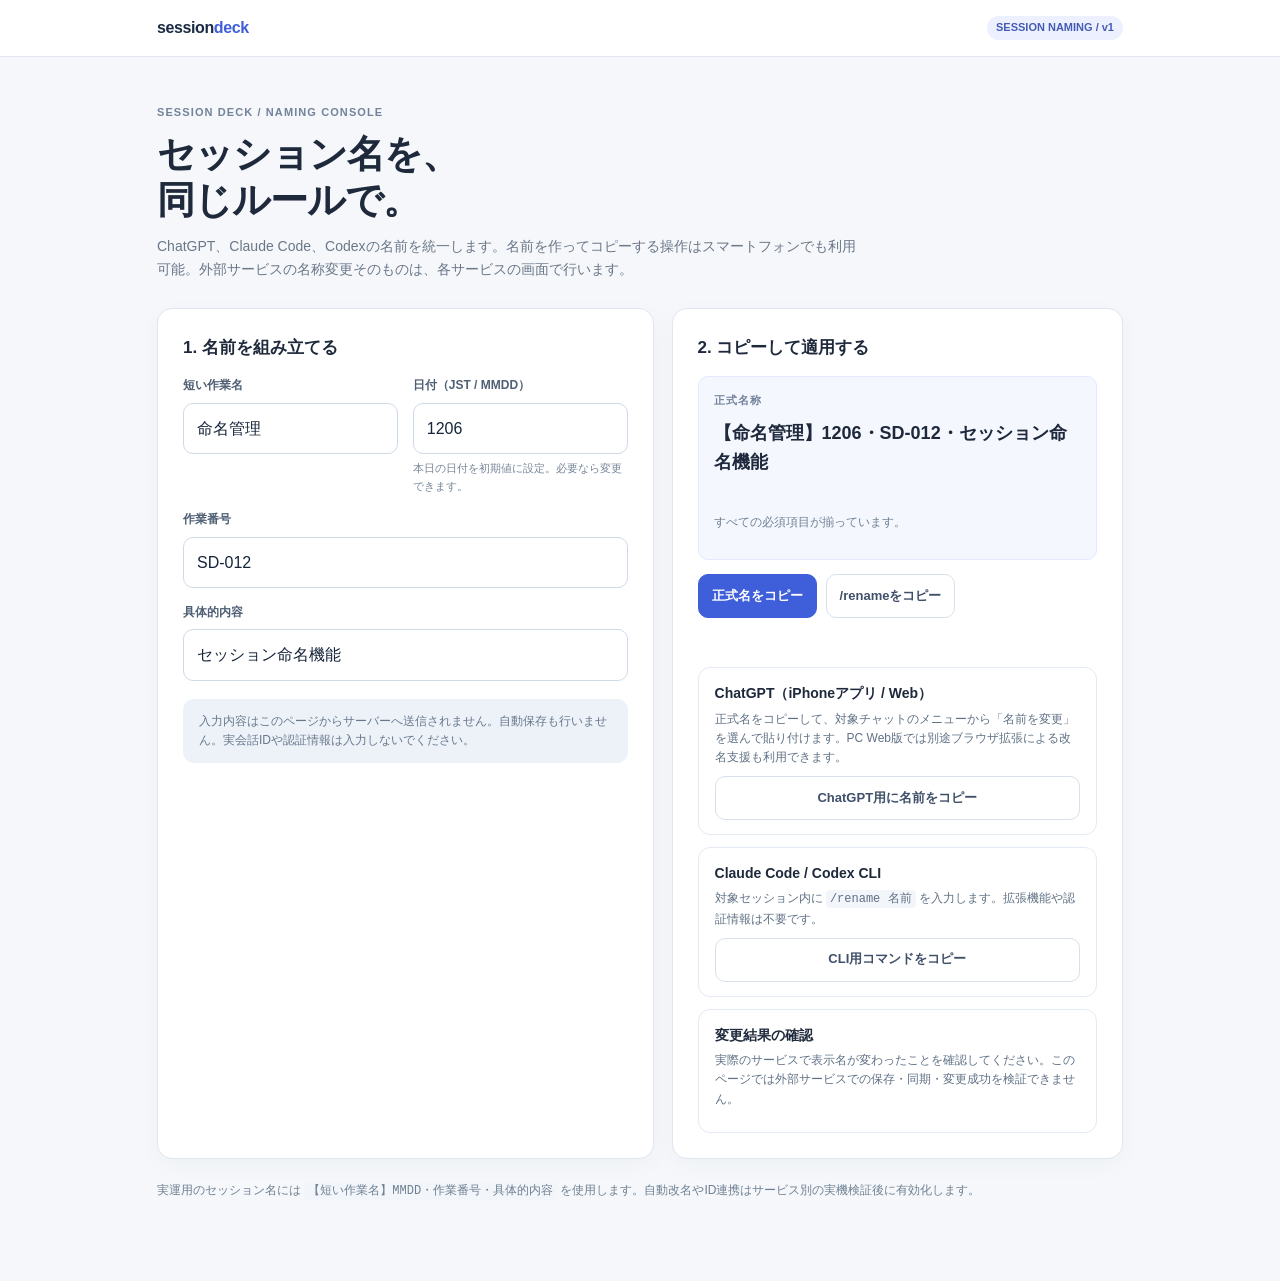
==== naming.html @ ab3fefbe "feat(naming): add mobile-friendly title and CLI rename command console" ====
<!doctype html>
<html lang="ja">
<head>
<meta charset="utf-8">
<meta name="viewport" content="width=device-width, initial-scale=1, viewport-fit=cover">
<meta name="color-scheme" content="light">
<title>命名コンソール | Session Deck</title>
<meta name="description" content="ChatGPT・Claude Code・Codexのセッション名を一つの規則で生成し、コピーする。">
<style>
:root{font-family:-apple-system,BlinkMacSystemFont,"Hiragino Kaku Gothic ProN","Hiragino Sans",Meiryo,sans-serif;color:#1e293b;background:#f5f7fa;--blue:#3f5ed9;--line:#dfe6f0}
*{box-sizing:border-box}body{margin:0;line-height:1.6}button,input,select{font:inherit}button{cursor:pointer}a{color:var(--blue)}header{border-bottom:1px solid var(--line);background:#fff}
.head{margin:auto;max-width:1010px;display:flex;justify-content:space-between;align-items:center;gap:12px;padding:15px 22px}
.brand{text-decoration:none;color:#1b2b43;font-weight:800;letter-spacing:-.4px}.brand span{color:var(--blue)}.tag{font-size:11px;background:#edf1ff;color:#465cb4;border-radius:999px;padding:3px 9px;font-weight:800}
main{width:min(1010px,100%);margin:0 auto;padding:36px 22px 70px}
h1{font-size:clamp(27px,5vw,38px);line-height:1.2;margin:0 0 12px;letter-spacing:-1px}h2{font-size:17px;margin:0 0 15px}
.lead{color:#6a7788;font-size:14px;max-width:710px;margin:0 0 28px}
.layout{display:grid;grid-template-columns:minmax(0,1.1fr) minmax(0,1fr);gap:18px}
.panel{background:#fff;border:1px solid var(--line);border-radius:15px;padding:25px;box-shadow:0 6px 24px #28334808}
.form-grid{display:grid;grid-template-columns:1fr 1fr;gap:15px}.full{grid-column:1/-1}
label{display:block;color:#4f6074;font-size:12px;font-weight:750;margin:0 0 7px}
input,select{display:block;width:100%;border:1px solid #cfdae7;background:#fff;color:#16243a;border-radius:10px;padding:12px 13px;min-height:45px;outline-offset:2px}
input:focus-visible,select:focus-visible,button:focus-visible,a:focus-visible{outline:3px solid #a6b4ff;outline-offset:2px}
.help{font-size:11px;color:#778698;margin:6px 0 0}.preview-label{font-size:11px;color:#71829a;font-weight:800;letter-spacing:1.1px}
.preview{margin:9px 0 14px;overflow-wrap:anywhere;font-size:18px;font-weight:800;min-height:80px;line-height:1.6}
.output{padding:15px;background:#f5f7ff;border:1px solid #e3e9ff;border-radius:10px}
.actions{display:flex;gap:9px;flex-wrap:wrap;margin-top:14px}
.button{border:1px solid #d9e0eb;background:#fff;color:#40506a;border-radius:10px;padding:10px 13px;min-height:44px;font-size:13px;font-weight:750}
.button.primary{background:var(--blue);color:#fff;border-color:var(--blue)}
.button:disabled{opacity:.5;cursor:not-allowed}.button:active:not(:disabled){transform:scale(.985)}
.status{font-size:12px;min-height:25px;color:#376a51;margin:12px 0 0}
.status.error{color:#ad464d}.muted{font-size:12px;color:#6f8092}
.platform{border:1px solid #e4eaf2;border-radius:12px;padding:14px 16px;margin-top:12px}
.platform strong{display:block;font-size:14px;margin-bottom:5px}.platform p{margin:0 0 9px;font-size:12px;color:#607185}
.platform .button{width:100%}
.notice{margin-top:18px;color:#68788c;background:#edf2f9;padding:13px 16px;border-radius:11px;font-size:12px}
code{background:#f2f5fa;padding:2px 4px;border-radius:4px;word-break:break-word}
@media(max-width:730px){main{padding:27px 15px 40px}.layout{grid-template-columns:1fr}.panel{padding:20px}.head{padding:12px 15px}.form-grid{grid-template-columns:1fr}.full{grid-column:auto}.preview{font-size:17px}}
@media(prefers-reduced-motion:reduce){*,*::before,*::after{transition:none!important;animation:none!important}}
</style>
</head>
<body>
<header><div class="head"><a class="brand" href="./index.html">session<span>deck</span></a><span class="tag">SESSION NAMING / v1</span></div></header>
<main>
<p class="preview-label">SESSION DECK / NAMING CONSOLE</p>
<h1>セッション名を、<br>同じルールで。</h1>
<p class="lead">ChatGPT、Claude Code、Codexの名前を統一します。名前を作ってコピーする操作はスマートフォンでも利用可能。外部サービスの名称変更そのものは、各サービスの画面で行います。</p>
<div class="layout">
<section class="panel" aria-labelledby="formHeading">
<h2 id="formHeading">1. 名前を組み立てる</h2>
<form id="namingForm" novalidate>
<div class="form-grid">
<div><label for="group">短い作業名</label><input id="group" name="group" maxlength="20" placeholder="例：命名管理" value="命名管理" autocomplete="off" required></div>
<div><label for="date">日付（JST / MMDD）</label><input id="date" name="date" inputmode="numeric" maxlength="4" pattern="[0-9]{4}" placeholder="1017" required><p class="help">本日の日付を初期値に設定。必要なら変更できます。</p></div>
<div class="full"><label for="workId">作業番号</label><input id="workId" name="workId" maxlength="30" value="SD-012" placeholder="例：SD-012" autocomplete="off" required></div>
<div class="full"><label for="detail">具体的内容</label><input id="detail" name="detail" maxlength="70" value="セッション命名機能" placeholder="例：セッション命名機能" autocomplete="off" required></div>
</div>
</form>
<div class="notice">入力内容はこのページからサーバーへ送信されません。自動保存も行いません。実会話IDや認証情報は入力しないでください。</div>
</section>
<section class="panel" aria-labelledby="outputHeading">
<h2 id="outputHeading">2. コピーして適用する</h2>
<div class="output"><div class="preview-label">正式名称</div><div id="preview" class="preview" aria-live="polite"></div><p id="validation" class="muted"></p></div>
<div class="actions"><button type="button" id="copyTitle" class="button primary">正式名をコピー</button><button type="button" id="copyCommand" class="button">/renameをコピー</button></div>
<p id="copyStatus" class="status" role="status" aria-live="polite"></p>
<div class="platform"><strong>ChatGPT（iPhoneアプリ / Web）</strong><p>正式名をコピーして、対象チャットのメニューから「名前を変更」を選んで貼り付けます。PC Web版では別途ブラウザ拡張による改名支援も利用できます。</p><button class="button" type="button" data-copy="title">ChatGPT用に名前をコピー</button></div>
<div class="platform"><strong>Claude Code / Codex CLI</strong><p>対象セッション内に <code>/rename 名前</code> を入力します。拡張機能や認証情報は不要です。</p><button class="button" type="button" data-copy="command">CLI用コマンドをコピー</button></div>
<div class="platform"><strong>変更結果の確認</strong><p>実際のサービスで表示名が変わったことを確認してください。このページでは外部サービスでの保存・同期・変更成功を検証できません。</p></div>
</section>
</div>
<p class="muted" style="margin-top:22px">実運用のセッション名には <code>【短い作業名】MMDD・作業番号・具体的内容</code> を使用します。自動改名やID連携はサービス別の実機検証後に有効化します。</p>
</main>
<script>
(() => {
  'use strict';
  const el = id => document.getElementById(id);
  const fields=['group','date','workId','detail'];
  const now = new Intl.DateTimeFormat('en-US',{timeZone:'Asia/Tokyo',month:'2-digit',day:'2-digit'}).formatToParts(new Date());
  el('date').value=now.find(x=>x.type==='month').value+now.find(x=>x.type==='day').value;
  let title='';
  const normalize=v=>String(v||'').replace(/[\r\n\t]/g,' ').trim();
  function dateValid(v){
    if(!/^[0-9]{4}$/.test(v))return false;
    const m=Number(v.slice(0,2)),d=Number(v.slice(2,4));
    return m>=1&&m<=12&&d>=1&&d<=new Date(2024,m,0).getDate();
  }
  function update(){
    const g=normalize(el('group').value),d=normalize(el('date').value),w=normalize(el('workId').value),t=normalize(el('detail').value);
    const valid=!!(g&&g.length<=20&&!/[【】・]/.test(g)&&dateValid(d)&&w&&w.length<=30&&!/[\s・【】]/.test(w)&&t.length>=2&&t.length<=70&&!/[\r\n]/.test(t));
    title=valid?'【'+g+'】'+d+'・'+w+'・'+t:'';
    el('preview').textContent=title||'入力を確認してください';
    el('validation').textContent=valid?'すべての必須項目が揃っています。':'作業名・番号・内容・日付の形式を確認してください。';
    el('copyTitle').disabled=el('copyCommand').disabled=!valid;
    document.querySelectorAll('[data-copy]').forEach(button=>button.disabled=!valid);
    el('copyStatus').textContent='';
  }
  async function copy(value){
    if(!title)return;
    const t=value==='command'?'/rename '+title:title;
    try{
      if(!navigator.clipboard?.writeText)throw Error('Clipboard API unavailable');
      await navigator.clipboard.writeText(t);
      el('copyStatus').textContent=value==='command'?'コマンドをコピーしました。':'正式名称をコピーしました。';
      el('copyStatus').classList.remove('error');
    }catch(_error){
      el('copyStatus').textContent='自動コピーできませんでした。表示された文字列を手動でコピーしてください。';
      el('copyStatus').classList.add('error');
      window.prompt('この文字列をコピーしてください',t);
    }
  }
  fields.forEach(id=>el(id).addEventListener('input',update));
  el('copyTitle').addEventListener('click',()=>copy('title'));
  el('copyCommand').addEventListener('click',()=>copy('command'));
  document.querySelectorAll('[data-copy]').forEach(b=>b.addEventListener('click',()=>copy(b.dataset.copy)));
  update();
})();
</script>
</body>
</html>
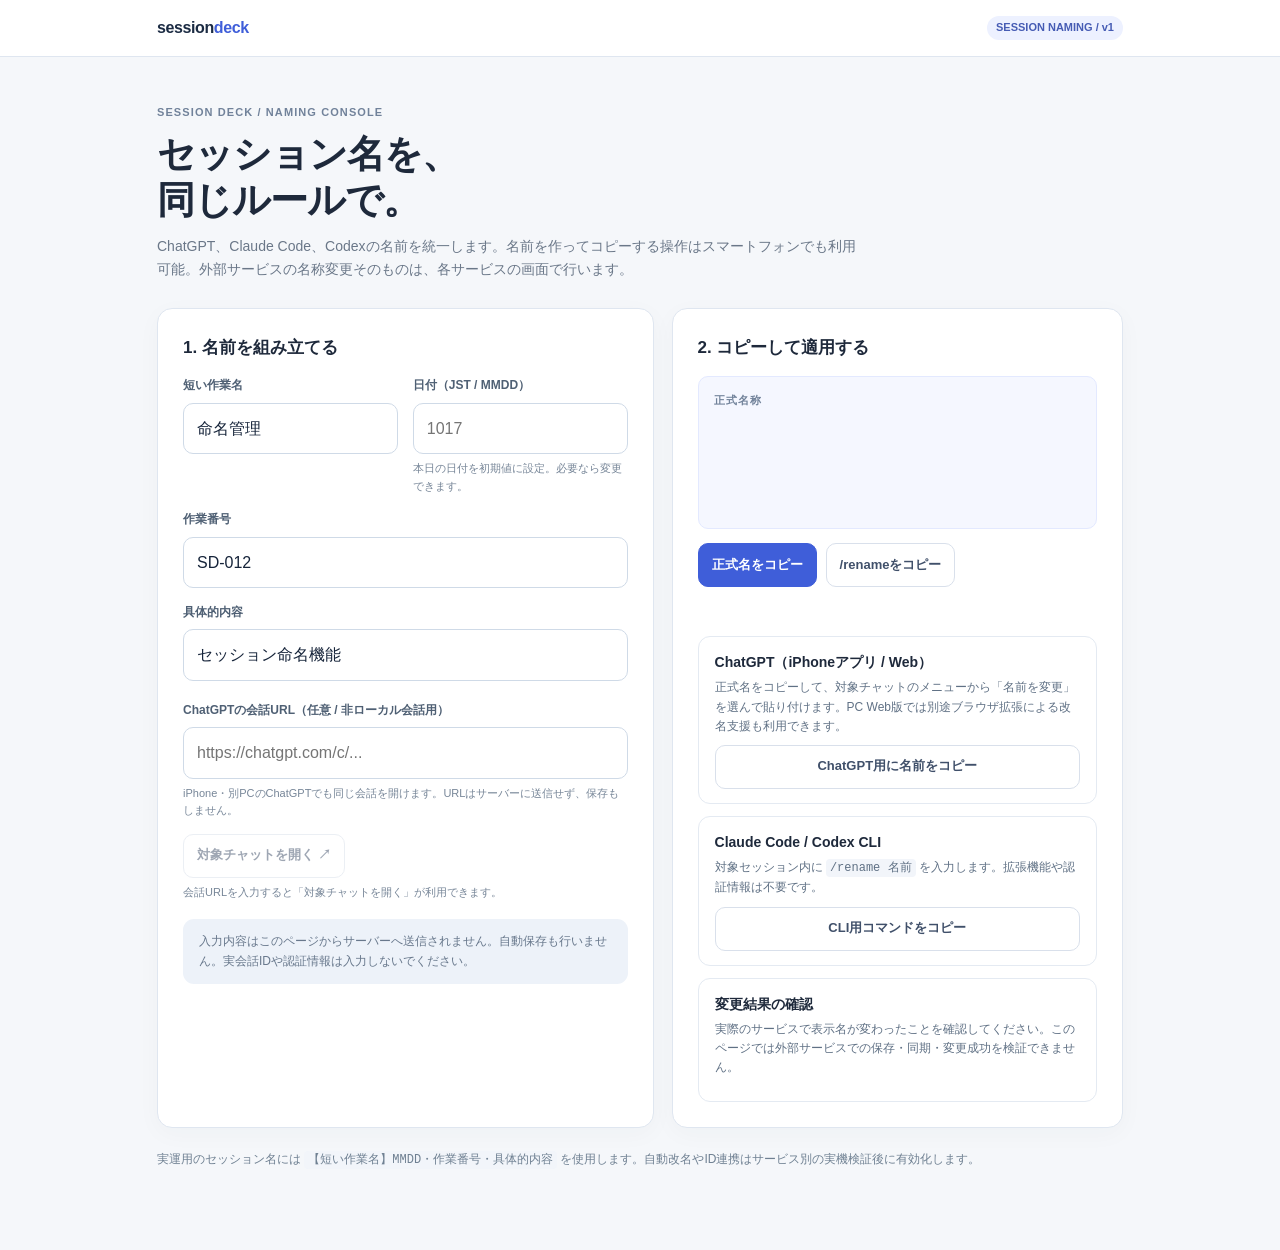
==== commit 494b6aa6: "feat(naming): port naming.html onto current main with remote chat helper" ====
--- a/naming.html
+++ b/naming.html
@@ -55,6 +55,13 @@
 <div class="full"><label for="detail">具体的内容</label><input id="detail" name="detail" maxlength="70" value="セッション命名機能" placeholder="例：セッション命名機能" autocomplete="off" required></div>
 </div>
 </form>
+<div style="margin-top:20px">
+<label for="chatUrl">ChatGPTの会話URL（任意 / 非ローカル会話用）</label>
+<input type="url" id="chatUrl" name="chatUrl" placeholder="https://chatgpt.com/c/..." autocomplete="off" spellcheck="false">
+<p class="help">iPhone・別PCのChatGPTでも同じ会話を開けます。URLはサーバーに送信せず、保存もしません。</p>
+<div class="actions"><button type="button" class="button" id="openChat" disabled>対象チャットを開く ↗</button></div>
+<p id="urlStatus" class="help" role="status" aria-live="polite">会話URLを入力すると「対象チャットを開く」が利用できます。</p>
+</div>
 <div class="notice">入力内容はこのページからサーバーへ送信されません。自動保存も行いません。実会話IDや認証情報は入力しないでください。</div>
 </section>
 <section class="panel" aria-labelledby="outputHeading">
@@ -107,6 +114,29 @@
       window.prompt('この文字列をコピーしてください',t);
     }
   }
+  function canonicalChatURL(){
+    const input=el('chatUrl').value.trim();
+    if(!input)return null;
+    try{
+      const url=new URL(input);
+      if(url.protocol!=='https:'||url.hostname!=='chatgpt.com'||url.username||url.password)return null;
+      // Strip query and fragment. Reject public sharing links and unrelated destinations.
+      if(!/^\\/(?:g\\/g-[a-z0-9-]+\\/)?c\\/[a-z0-9-]{8,}\\/?$/i.test(url.pathname))return null;
+      return 'https://chatgpt.com'+url.pathname;
+    }catch{return null;}
+  }
+  function updateChatURL(){
+    const url=canonicalChatURL();
+    el('openChat').disabled=!url;
+    el('urlStatus').textContent=url?'対象URLを確認しました。本人がログインしているChatGPTで開きます。':'URL未指定・形式不一致。ChatGPTの個別会話URL（/c/）を入力してください。';
+  }
+  el('chatUrl').addEventListener('input',updateChatURL);
+  el('openChat').addEventListener('click',()=>{
+    const url=canonicalChatURL();
+    if(!url)return;
+    window.open(url,'_blank','noopener,noreferrer');
+  });
+  updateChatURL();
   fields.forEach(id=>el(id).addEventListener('input',update));
   el('copyTitle').addEventListener('click',()=>copy('title'));
   el('copyCommand').addEventListener('click',()=>copy('command'));
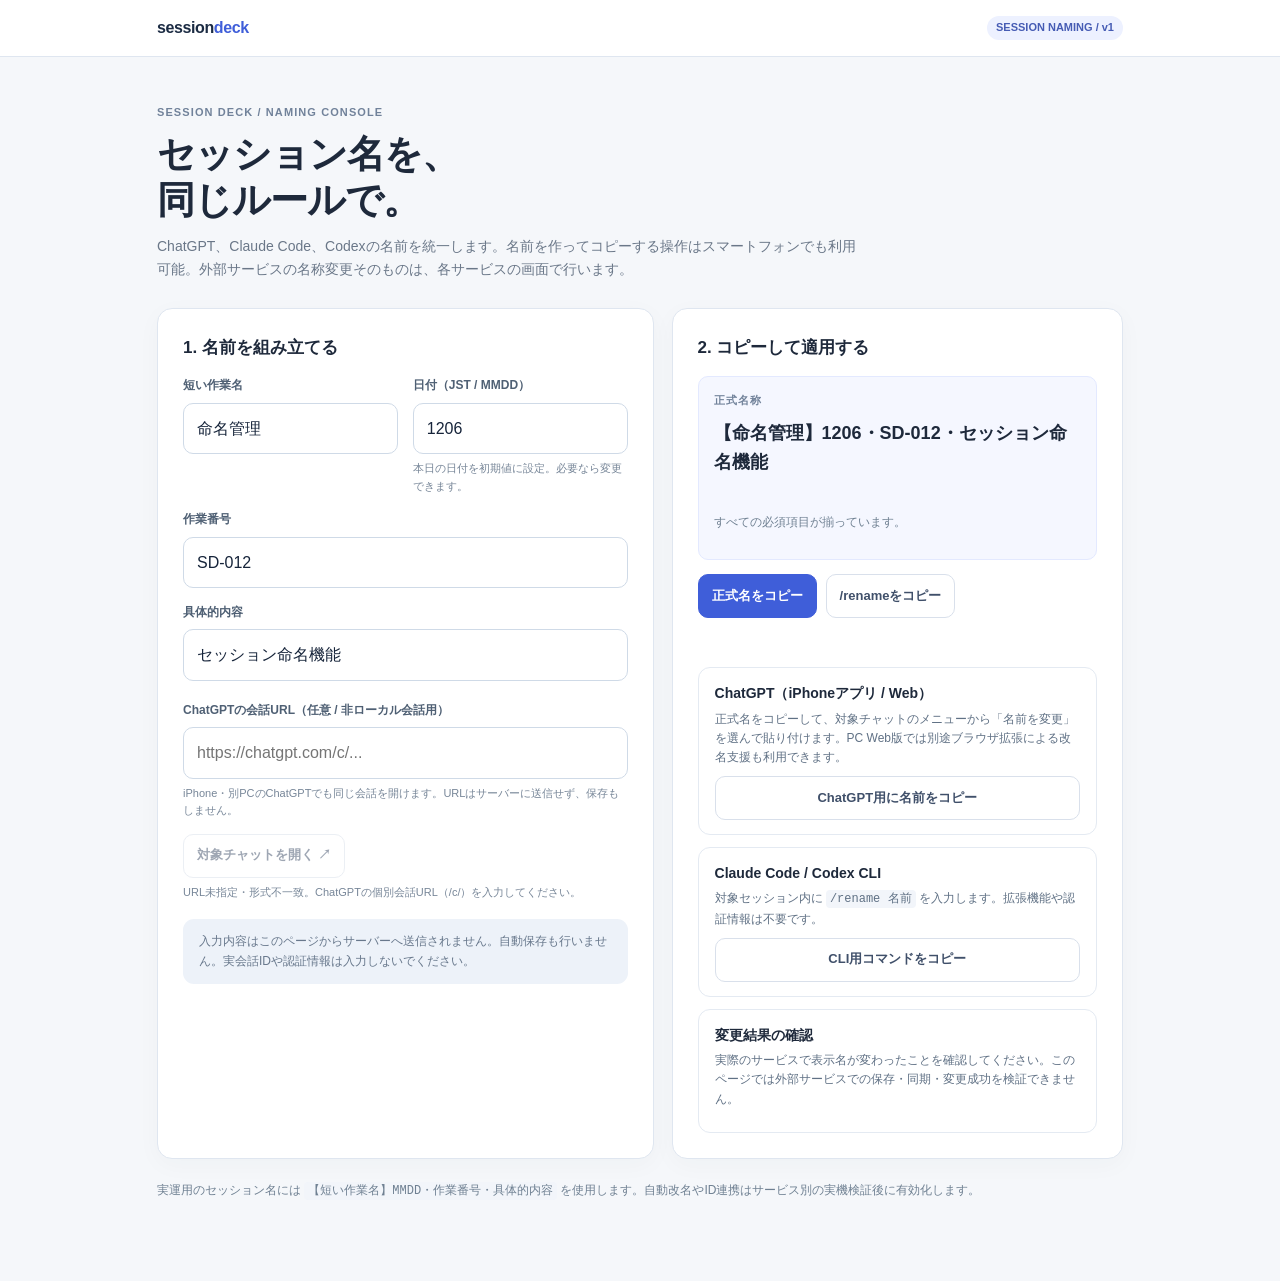
==== commit 6b111f56: "fix(naming): correct ChatGPT conversation URL validation regexp" ====
--- a/naming.html
+++ b/naming.html
@@ -121,7 +121,7 @@
       const url=new URL(input);
       if(url.protocol!=='https:'||url.hostname!=='chatgpt.com'||url.username||url.password)return null;
       // Strip query and fragment. Reject public sharing links and unrelated destinations.
-      if(!/^\\/(?:g\\/g-[a-z0-9-]+\\/)?c\\/[a-z0-9-]{8,}\\/?$/i.test(url.pathname))return null;
+      if(!/^\/(?:g\/g-[a-z0-9-]+\/)?c\/[a-z0-9-]{8,}\/?$/i.test(url.pathname))return null;
       return 'https://chatgpt.com'+url.pathname;
     }catch{return null;}
   }
